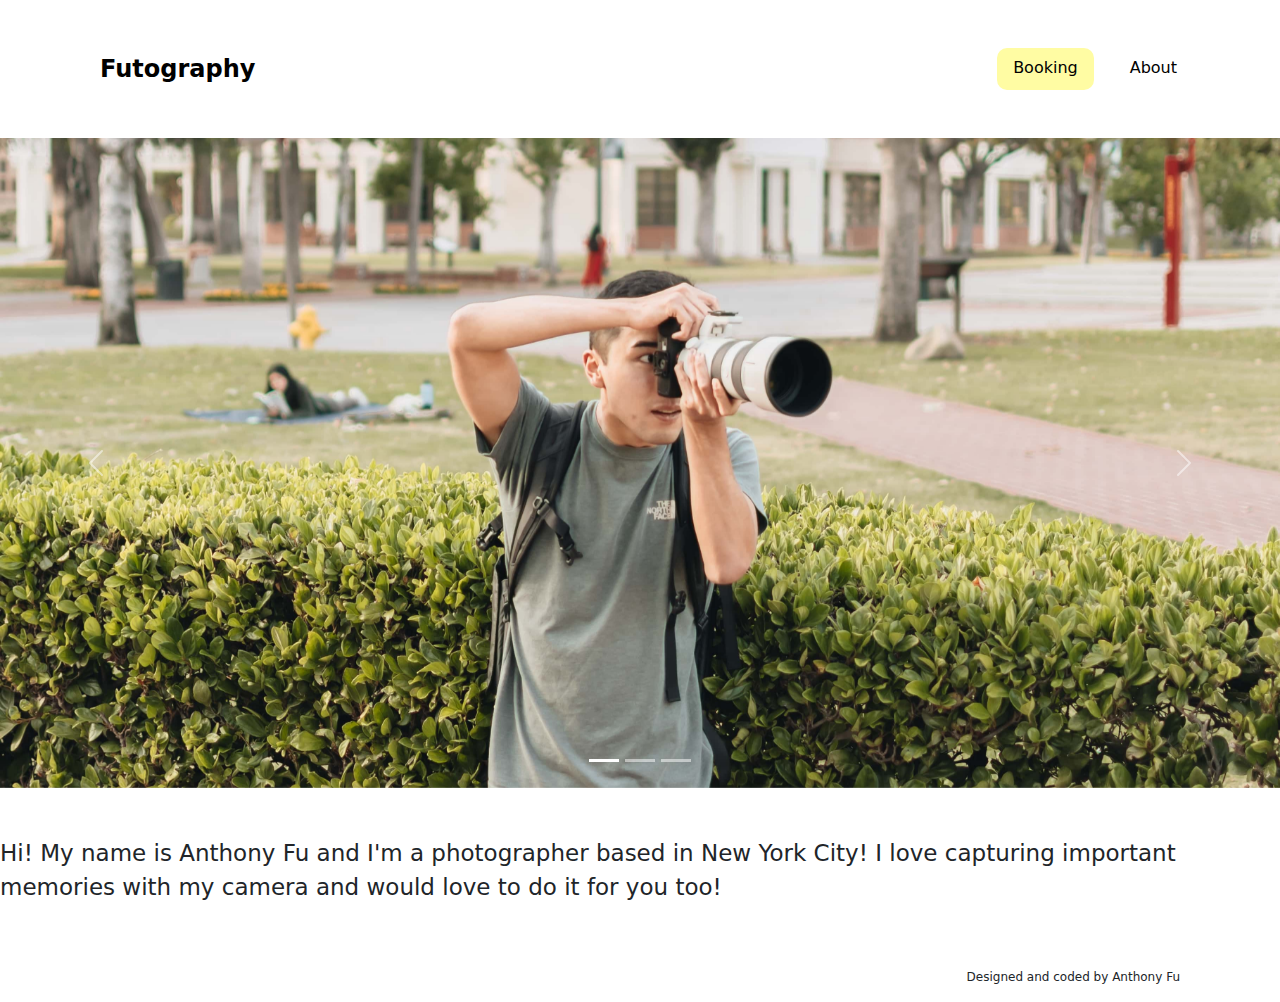
==== about.html @ 42b1dd7c "added javascript features and css animations" ====
<!DOCTYPE html>
<html lang="en">
<head>
    <meta charset="UTF-8">
    <meta name="viewport" content="width=device-width, initial-scale=1.0">
    <title>Futography</title>
    <link rel="stylesheet" href="./style.css">
    <link href="https://cdn.jsdelivr.net/npm/bootstrap@5.3.3/dist/css/bootstrap.min.css" rel="stylesheet" integrity="sha384-QWTKZyjpPEjISv5WaRU9OFeRpok6YctnYmDr5pNlyT2bRjXh0JMhjY6hW+ALEwIH" crossorigin="anonymous">
</head>
<script src="https://cdn.jsdelivr.net/npm/bootstrap@5.3.3/dist/js/bootstrap.bundle.min.js" integrity="sha384-YvpcrYf0tY3lHB60NNkmXc5s9fDVZLESaAA55NDzOxhy9GkcIdslK1eN7N6jIeHz" crossorigin="anonymous"></script>
<body>
    <section class="nav-bar">    
        <div class="container-fluid">
            <header class="d-flex flex-wrap justify-content-center py-5">
            <a href="./index.html" class="d-flex align-items-center mb-3 mb-md-0 me-md-auto link-body-emphasis text-decoration-none home-button">
                <svg class="bi me-2" width="40" height="32"><use xlink:href="#bootstrap"></use></svg>
                <span class="fs-4">Futography</span>
            </a>
            <ul class="nav nav-pills">
                <li class="nav-item book-me"><a href="./booking.html" class="nav-link">Booking</a></li> 
                <li class="nav-item"><a href="./about.html" class="nav-link">About</a></li>      
            </ul>
            </header>
        </div>
    </section>

    <section class="carousel">
        <div id="carouselExampleAutoplaying" class="carousel slide" data-bs-ride="carousel">
            <div class="carousel-inner">
              <div class="carousel-item active">
                <img src="./photos/About_Photos/about_photo.jpeg" class="d-block w-100 slide-1" alt="...">
              </div>
              <div class="carousel-item">
                <img src="./photos/About_Photos/about_photo1.jpeg" class="d-block w-100 slide-2" alt="...">
              </div>
              <div class="carousel-item">
                <img src="./photos/About_Photos/about_photo2.jpg" class="d-block w-100 slide-3" alt="...">  
              </div>
            </div>
            <button class="carousel-control-prev" type="button" data-bs-target="#carouselExampleAutoplaying" data-bs-slide="prev">
              <span class="carousel-control-prev-icon" aria-hidden="true"></span>
              <span class="visually-hidden">Previous</span>
            </button>
            <button class="carousel-control-next" type="button" data-bs-target="#carouselExampleAutoplaying" data-bs-slide="next">
              <span class="carousel-control-next-icon" aria-hidden="true"></span>
              <span class="visually-hidden">Next</span>
            </button>
            <div class="carousel-indicators">
                <button type="button" data-bs-target="#carouselExampleDark" data-bs-slide-to="0" class="active" aria-current="true" aria-label="Slide 1"></button>
                <button type="button" data-bs-target="#carouselExampleDark" data-bs-slide-to="1" aria-label="Slide 2"></button>
                <button type="button" data-bs-target="#carouselExampleDark" data-bs-slide-to="2" aria-label="Slide 3"></button>
            </div>
        </div>
    </section>

        
    <section>
        <div class="about-text">
            <p>Hi! My name is Anthony Fu and I'm a photographer based in New York City! I love capturing important memories with my camera and would love to do it for you too!</p>

        </div>
    </section>
    <section>
      <div id="footer">
          <p>Designed and coded by Anthony Fu</p>
      </div>
  </section>
</body>
</html>
---- style.css ----
.work img{
    max-width: 100%;
}

.about-meat img{
    max-width: 50%;
}

.fs-4{
    font-weight: bolder; 
}

.book-me{
    background-color: rgb(255, 252, 163);
    border-radius: 10px;
    height: 42px;   
    margin-right: 20px;  
}                          

.nav a{
    color: black;
}

.nav-bar{
    padding-left: 40px;
    padding-right: 75px;
}

.genre{                    /* hover blur */
    position: relative;
}

.overlay{
    position: absolute;     
    top: 0;
    left: 0;
    width: 100%;
    height: 100%;
    background: rgba(0, 0, 0, 0);    
    color: #ffffff; 
    display: flex;
    align-items: center;
    justify-content: center;
    opacity: 0;
    transition: opacity 0.35s;  
    backdrop-filter: blur(5px);
}

.overlay:hover{
    opacity: 1;
}                    /* hover blur */

#overlay_content{
    font-size: 40px;
}

.work{
    display: grid;
    grid-template-columns: 1fr 1fr;
    gap: 10px;
    padding: 100px;
    padding-top: 0%; 
}

.carousel img{
    height: 650px;
    object-fit: cover;
}

.about-text{
    display: flex;
    justify-content: center;
    align-items: center;
    height: 20vh;
    font-size: 23px;   
}

.slide-1{
    object-position: 50% 43%;
}

.slide-2{
    object-position: 50% 30%;
}

.graduation-photos{
    display: grid;
    grid-template-columns: 1fr 1fr 1fr;
    gap: 10px;
    padding: 300px;
    padding-top: 0;
    padding-bottom: 50px;
}

.graduation-photos img{
    max-width: 100%;
}   

.graduation-heading{
    text-align: center;
    padding: 30px;
    padding-top: 0;
}

.portrait-heading{
    text-align: center;
    padding: 30px;
    padding-top: 0;
}

.portrait-photos{
    display: grid;
    grid-template-columns: 1fr 1fr 1fr 1fr;
    gap: 10px;
    padding: 100px;
    padding-top: 0;
    padding-bottom: 80px;
}

.portrait-photos img{
    max-width: 100%;
}

.city-photos{
    display: grid;
    grid-template-columns: 1fr 2fr;
    grid-template-rows: 1fr 1fr;
    gap: 10px;
    padding: 240px;
    padding-top: 0;
    padding-bottom: 50px;
    padding-left: 600px;
}

.city-photos img{
    max-width: 100%;
}

.city-heading{
    text-align: center;
    padding: 30px;
    padding-top: 0;
}

.city-photos1{
    grid-row: span 2;
}

.cityphoto3{
    grid-column-start: 2;
    grid-row-start: 2;
}

.horizontal{
    width: 394px;
}

.event-heading{
    text-align: center;
    padding: 30px;
    padding-top: 0;
}

.event-photos{
    display: grid;
    grid-template-columns: 1fr 1fr;
    gap: 10px;
    padding: 100px;
    padding-top: 0;
    padding-bottom: 50px;
}

.event-photos img{
    max-width: 100%;
}

.booking-text{
    text-align: center;
    padding-bottom: 700px;
}

#footer{
    display: flex;
    justify-content: flex-end;
    padding-right: 100px;
    font-size: 12px;
    align-items: center;
}


@media (max-width: 1250px) {
    .work{
        grid-template-columns: 1fr;
        gap: 10px;
    }

    .graduation-photos{
        grid-template-columns: 1fr;
        gap: 10px;
    }

    .city-photos{
        grid-template-columns: 1fr;
        gap: 10px;
    }

    .portrait-photos{
        grid-template-columns: 1fr;
        gap: 10px;
    }

    .event-photos{
        grid-template-columns: 1fr;
        gap: 10px;
    }
}

@media (max-width: 892px){
    .graduation-photos{
        padding: 10px;
    }
    .city-photos{
        padding: 10px;
    }
}

@media (max-width: 600px) {
    .work{
        padding: 10px;
    }
}

@keyframes fade-down{
    0% {
        opacity: 0;
        transform: translateY(-90px) scale(0.5);
    }

    100%{
        opacity: 1;
        transform: translateY(0px) scale(1);
    }
}

img{
    cursor: pointer; /* when hovering over an image, the cursor turns into a finger to show that the image can be clicked and interacted wtih*/
}  

.popup {
    display: none; /* Initially hidden */
    position: fixed;
    top: 0;
    left: 0;
    width: 100%;
    height: 100%;
    background: rgba(255, 255, 255, 0.8);
    backdrop-filter: blur(10px);
    justify-content: center;
    align-items: center;
    z-index: 1000;
}

.popup-img {
    max-height: 100%;
    max-width: 100%;
}

#transition{
    animation: fade-down 1s ease-out forwards;
}
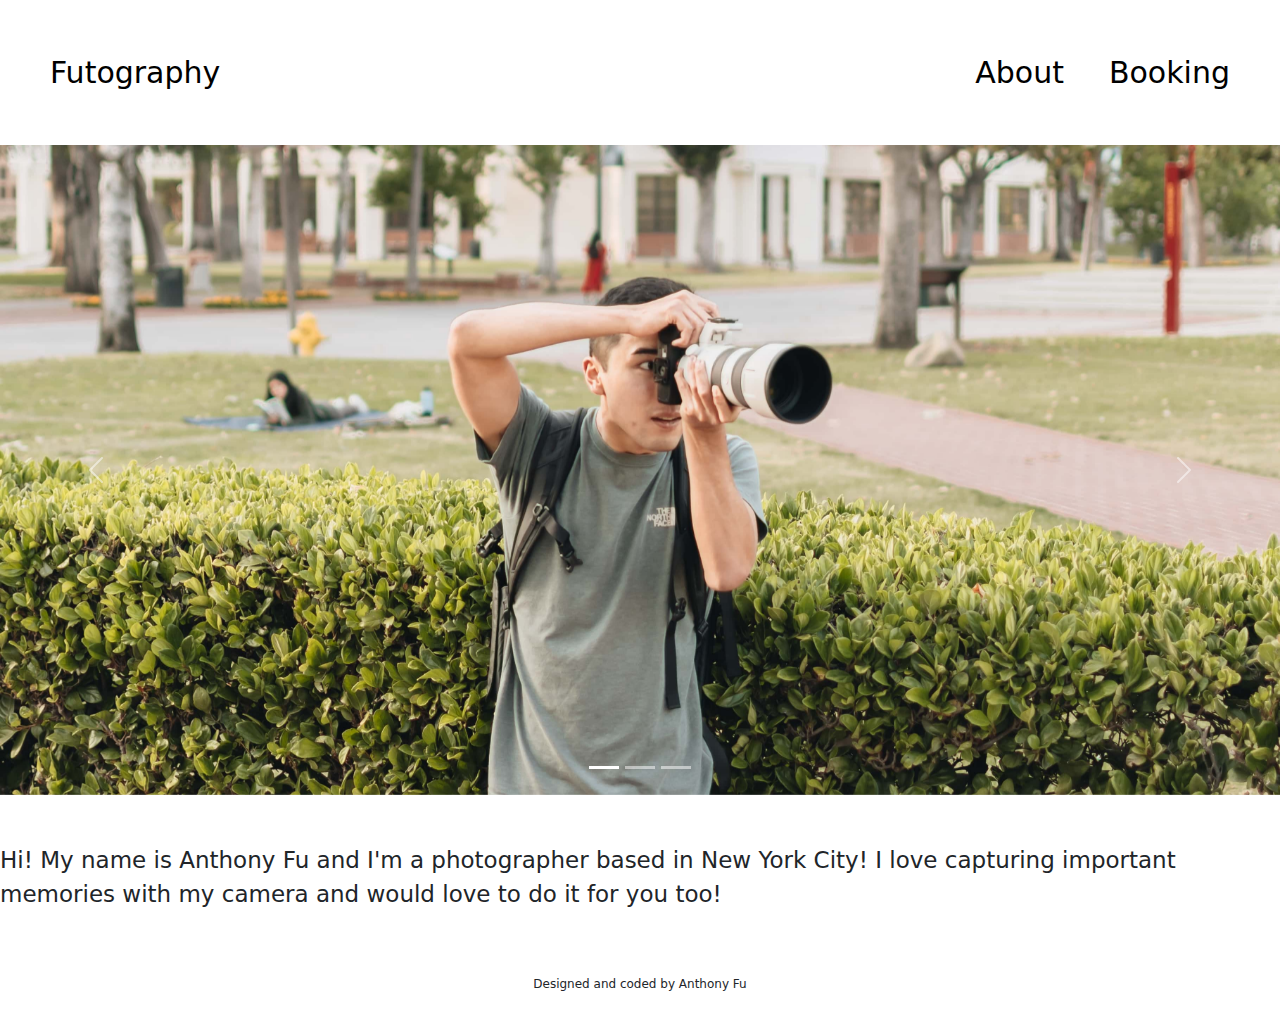
==== commit ec05fe39: "upadted header and added semantic HTML tags" ====
--- a/about.html
+++ b/about.html
@@ -9,20 +9,13 @@
 </head>
 <script src="https://cdn.jsdelivr.net/npm/bootstrap@5.3.3/dist/js/bootstrap.bundle.min.js" integrity="sha384-YvpcrYf0tY3lHB60NNkmXc5s9fDVZLESaAA55NDzOxhy9GkcIdslK1eN7N6jIeHz" crossorigin="anonymous"></script>
 <body>
-    <section class="nav-bar">    
-        <div class="container-fluid">
-            <header class="d-flex flex-wrap justify-content-center py-5">
-            <a href="./index.html" class="d-flex align-items-center mb-3 mb-md-0 me-md-auto link-body-emphasis text-decoration-none home-button">
-                <svg class="bi me-2" width="40" height="32"><use xlink:href="#bootstrap"></use></svg>
-                <span class="fs-4">Futography</span>
-            </a>
-            <ul class="nav nav-pills">
-                <li class="nav-item book-me"><a href="./booking.html" class="nav-link">Booking</a></li> 
-                <li class="nav-item"><a href="./about.html" class="nav-link">About</a></li>      
-            </ul>
-            </header>
-        </div>
-    </section>
+  <header class="header">    
+    <div>
+        <a href="./index.html"><span>Futography</span></a>
+        <a class="booking-header" href="./booking.html"><span>Booking</span></a>
+        <a class="about-header" href="./about.html"><span>About</span></a>
+    </div>
+  </header>
 
     <section class="carousel">
         <div id="carouselExampleAutoplaying" class="carousel slide" data-bs-ride="carousel">
@@ -60,10 +53,10 @@
 
         </div>
     </section>
-    <section>
+    <footer>
       <div id="footer">
           <p>Designed and coded by Anthony Fu</p>
       </div>
-  </section>
+    </footer>
 </body>
 </html>--- a/style.css
+++ b/style.css
@@ -1,3 +1,19 @@
+.header{
+    padding: 50px;
+}
+
+.header a{
+    text-decoration: none;
+    color: black;
+    font-size: 30px;
+    font-weight: 300;
+}
+
+.booking-header, .about-header{
+    float: right;
+    margin-left: 45px;
+}
+
 .work img{
     max-width: 100%;
 }
@@ -16,15 +32,6 @@
     height: 42px;   
     margin-right: 20px;  
 }                          
-
-.nav a{
-    color: black;
-}
-
-.nav-bar{
-    padding-left: 40px;
-    padding-right: 75px;
-}
 
 .genre{                    /* hover blur */
     position: relative;
@@ -181,8 +188,7 @@
 
 #footer{
     display: flex;
-    justify-content: flex-end;
-    padding-right: 100px;
+    justify-content: center;
     font-size: 12px;
     align-items: center;
 }
@@ -213,11 +219,25 @@
         grid-template-columns: 1fr;
         gap: 10px;
     }
+    .about-text{
+        padding: 50px;
+        font-size: 100%;
+    }
+    .booking-text{
+        padding: 50px;
+        font-size: 100%;
+    }
+    .header span{
+        font-size: 85%;
+    }
+    .booking-header, .about-header{
+        margin-left: 20px;
+    }
 }
 
 @media (max-width: 892px){
     .graduation-photos{
-        padding: 10px;
+        padding: 50px;
     }
     .city-photos{
         padding: 10px;
@@ -227,6 +247,14 @@
 @media (max-width: 600px) {
     .work{
         padding: 10px;
+    }
+
+    .event-photos{
+        padding: 35px;
+    }
+
+    .portrait-photos{
+        padding: 35px;
     }
 }
 
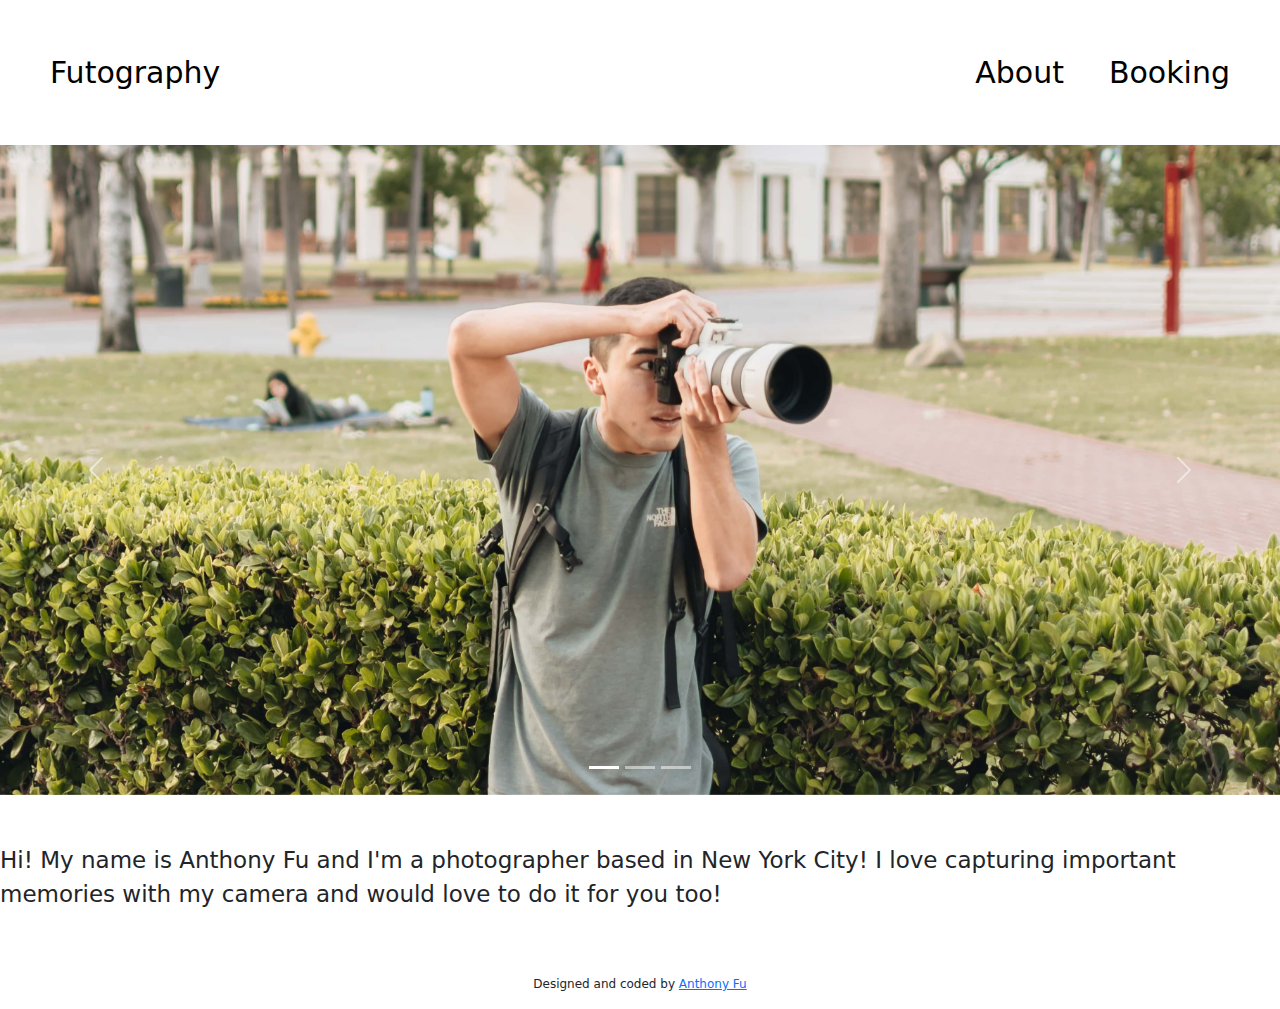
==== commit 2921de41: "footer update" ====
--- a/about.html
+++ b/about.html
@@ -55,7 +55,7 @@
     </section>
     <footer>
       <div id="footer">
-          <p>Designed and coded by Anthony Fu</p>
+        <p>Designed and coded by <a href="anthonyfu.com">Anthony Fu</a></p>
       </div>
     </footer>
 </body>
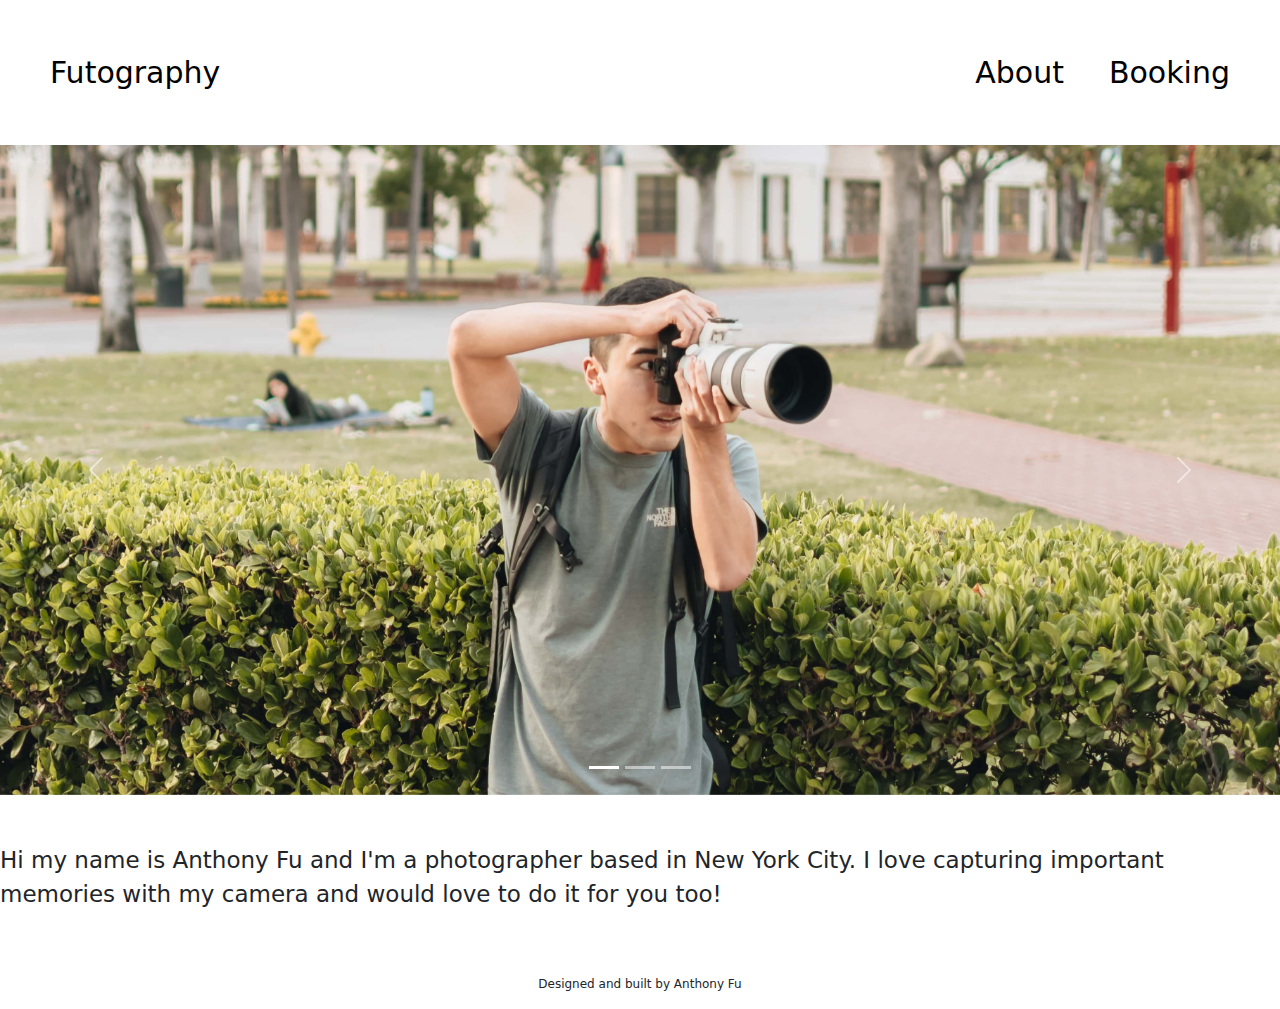
==== commit 8d9216bd: "text change" ====
--- a/about.html
+++ b/about.html
@@ -49,13 +49,13 @@
         
     <section>
         <div class="about-text">
-            <p>Hi! My name is Anthony Fu and I'm a photographer based in New York City! I love capturing important memories with my camera and would love to do it for you too!</p>
+            <p>Hi my name is Anthony Fu and I'm a photographer based in New York City. I love capturing important memories with my camera and would love to do it for you too!</p>
 
         </div>
     </section>
     <footer>
       <div id="footer">
-        <p>Designed and coded by <a href="anthonyfu.com">Anthony Fu</a></p>
+        <p>Designed and built by Anthony Fu</a></p>
       </div>
     </footer>
 </body>
